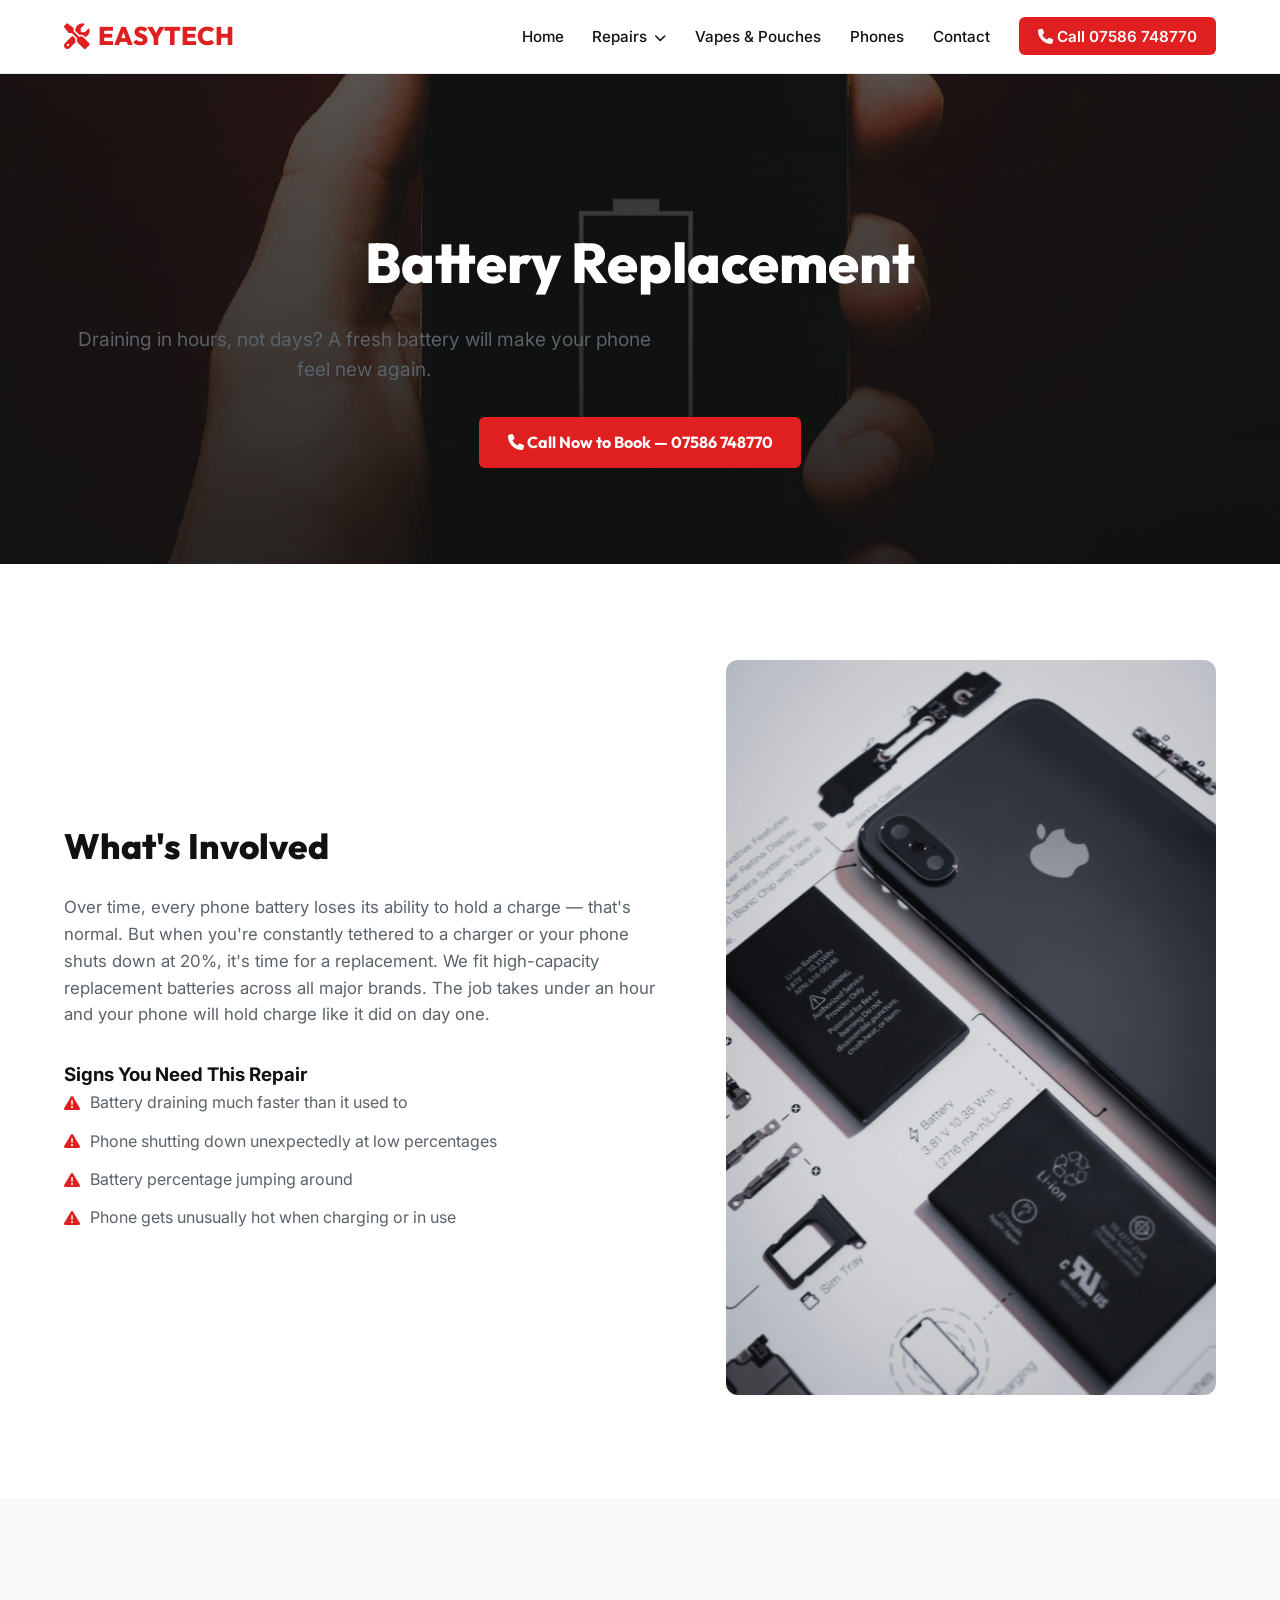
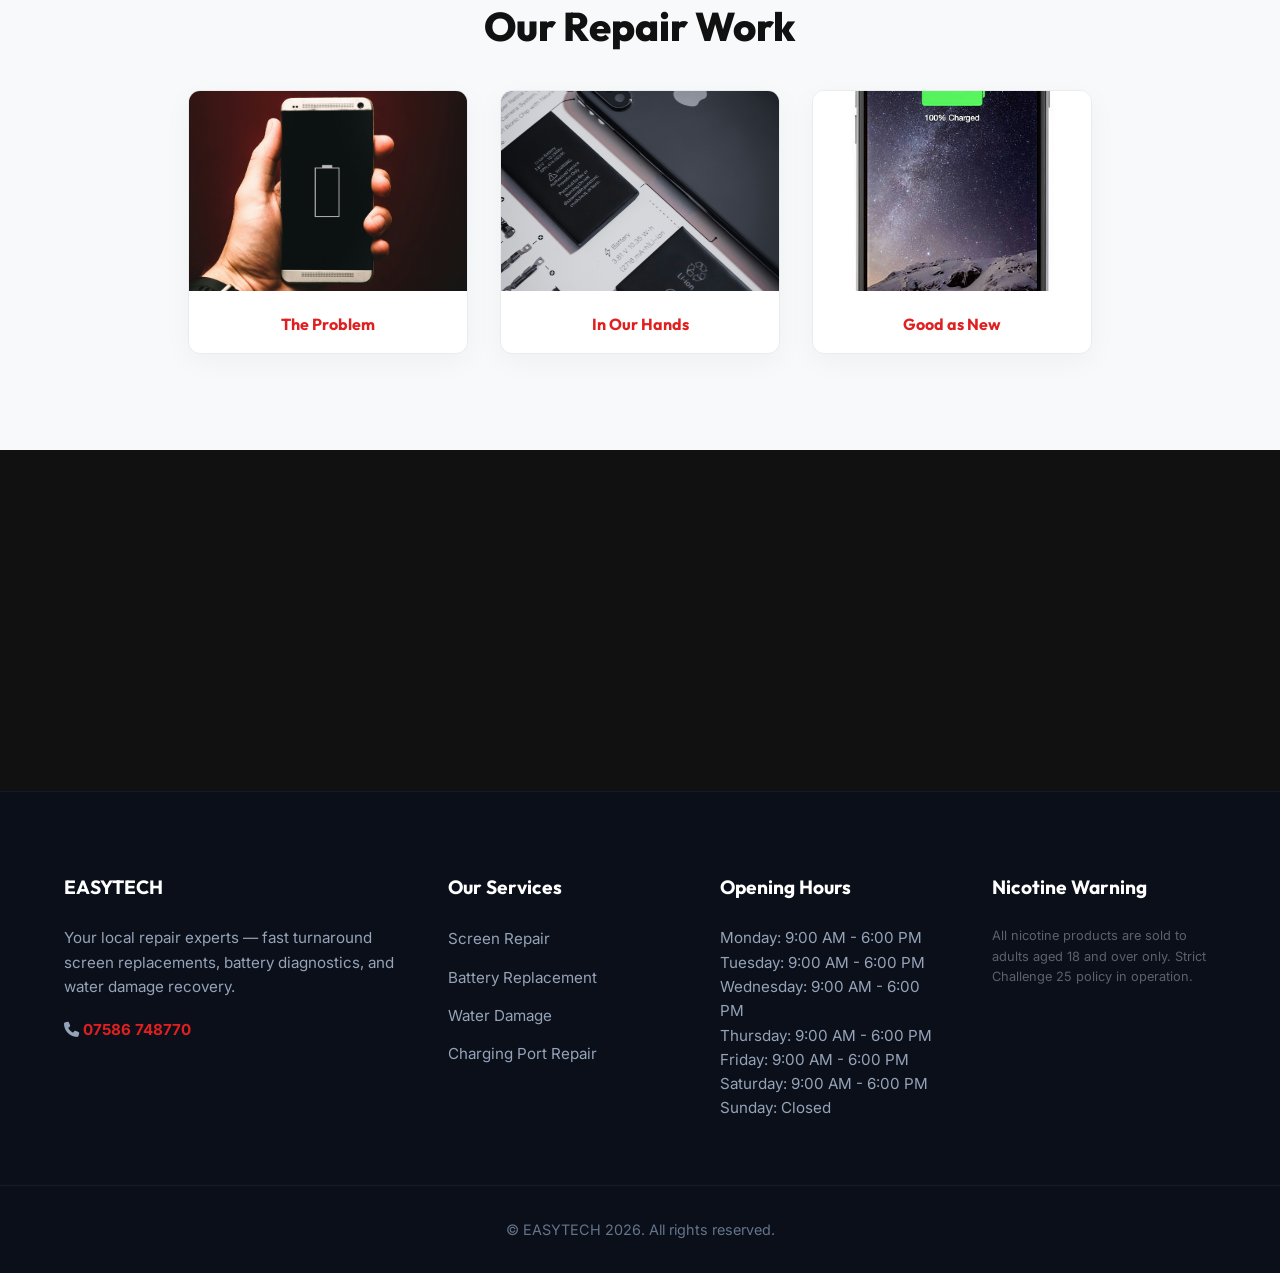
==== battery-replacement.html @ 38d4f820 "Initial commit" ====
<!DOCTYPE html>
<html lang="en">
<head>
    <meta charset="UTF-8">
    <meta name="viewport" content="width=device-width, initial-scale=1.0">
    <title>Battery Replacement Repairs | EASYTECH Baker St, London</title>
    <link rel="stylesheet" href="styles.css">
    <link href="https://fonts.googleapis.com/css2?family=Inter:wght@300;400;500;600;700&family=Outfit:wght@400;500;600;700;800&display=swap" rel="stylesheet">
    <link rel="stylesheet" href="https://cdnjs.cloudflare.com/ajax/libs/font-awesome/6.4.0/css/all.min.css">
</head>
<body>

    <nav class="navbar">
        <div class="container nav-container">
            <a href="index.html" class="logo"><i class="fa-solid fa-screwdriver-wrench"></i> EASYTECH</a>
            <ul class="nav-links" id="navLinks">
                <li><a href="index.html">Home</a></li>
                <li class="dropdown">
                    <a href="#">Repairs <i class="fa-solid fa-chevron-down" style="font-size:0.75rem; margin-left:3px;"></i></a>
                    <ul class="dropdown-menu">
                        <li><a href="screen-repair.html">Screen Repair</a></li>
                        <li><a href="battery-replacement.html">Battery Replacement</a></li>
                        <li><a href="water-damage.html">Water Damage</a></li>
                        <li><a href="charging-port.html">Charging Port Repair</a></li>
                        <li><a href="phone-unlocking.html">Phone Unlocking</a></li>
                        <li><a href="laptop-tablet.html">Laptop & Tablet Repair</a></li>
                    </ul>
                </li>
                <li><a href="vapes-pouches.html">Vapes & Pouches</a></li>
                <li><a href="phones-in-store.html">Phones</a></li>
                <li><a href="contact.html">Contact</a></li>
                <li><a href="tel:07586748770" class="nav-cta"><i class="fa-solid fa-phone"></i> Call 07586 748770</a></li>
            </ul>
            <div class="hamburger" id="hamburger"><i class="fa-solid fa-bars"></i></div>
        </div>
    </nav>

        <section class="service-hero bg-dark text-center" style="background-image: linear-gradient(rgba(17,17,17,0.7), rgba(17,17,17,0.9)), url('Battery Replacment page 1.jpg');">
            <div class="container reveal">
                <h1>Battery Replacement</h1>
                <p class="subheadline">Draining in hours, not days? A fresh battery will make your phone feel new again.</p>
                <a href="tel:07586748770" class="btn btn-primary"><i class="fa-solid fa-phone"></i> Call Now to Book — 07586 748770</a>
            </div>
        </section>

        <section class="service-details">
            <div class="container details-grid">
                <div class="details-text reveal">
                    <h2>What's Involved</h2>
                    <p>Over time, every phone battery loses its ability to hold a charge — that's normal. But when you're constantly tethered to a charger or your phone shuts down at 20%, it's time for a replacement. We fit high-capacity replacement batteries across all major brands. The job takes under an hour and your phone will hold charge like it did on day one.</p>
                    <h3 class="mt-4">Signs You Need This Repair</h3>
                    <ul class="symptoms-list">
                        <li><i class='fa-solid fa-triangle-exclamation'></i> Battery draining much faster than it used to</li><li><i class='fa-solid fa-triangle-exclamation'></i> Phone shutting down unexpectedly at low percentages</li><li><i class='fa-solid fa-triangle-exclamation'></i> Battery percentage jumping around</li><li><i class='fa-solid fa-triangle-exclamation'></i> Phone gets unusually hot when charging or in use</li>
                    </ul>
                </div>
                <div class="details-image reveal">
                    <img src="Battery replacment page 2.jpg" alt="Battery Replacement in process" class="rounded">
                </div>
            </div>
        </section>

        <section class="service-gallery bg-light">
            <div class="container">
                <h2 class="section-title">Our Repair Work</h2>
                <div class="gallery-grid">
                    
        <div class="gallery-card"><img src="Battery Replacment page 1.jpg" alt="Before"><span class="label">The Problem</span></div>
        <div class="gallery-card"><img src="Battery replacment page 2.jpg" alt="In Progress"><span class="label">In Our Hands</span></div>
        <div class="gallery-card"><img src="Battery fixed 100 percent.jpg" alt="After"><span class="label">Good as New</span></div>
    
                </div>
            </div>
        </section>

        <section class="cta-banner bg-dark text-center">
            <div class="container reveal">
                <h2>Don't Wait — Get It Fixed Today</h2>
                <p>Most Battery Replacement repairs are completed the same day. Walk in or call ahead to check availability.</p>
                <a href="tel:07586748770" class="btn btn-primary"><i class="fa-solid fa-phone"></i> Call 07586 748770</a>
            </div>
        </section>
    
    <footer class="footer">
        <div class="container footer-grid">
            <div class="footer-col">
                <h3>EASYTECH</h3>
                <p>Your local repair experts — fast turnaround screen replacements, battery diagnostics, and water damage recovery.</p>
                <p class="phone-display"><i class="fa-solid fa-phone"></i> <a href="tel:07586748770">07586 748770</a></p>
            </div>
            <div class="footer-col">
                <h3>Our Services</h3>
                <ul class="footer-links">
                    <li><a href="screen-repair.html">Screen Repair</a></li>
                    <li><a href="battery-replacement.html">Battery Replacement</a></li>
                    <li><a href="water-damage.html">Water Damage</a></li>
                    <li><a href="charging-port.html">Charging Port Repair</a></li>
                </ul>
            </div>
            <div class="footer-col">
                <h3>Opening Hours</h3>
                <p class="hours-display">Monday: 9:00 AM - 6:00 PM<br>Tuesday: 9:00 AM - 6:00 PM<br>Wednesday: 9:00 AM - 6:00 PM<br>Thursday: 9:00 AM - 6:00 PM<br>Friday: 9:00 AM - 6:00 PM<br>Saturday: 9:00 AM - 6:00 PM<br>Sunday: Closed</p>
            </div>
            <div class="footer-col">
                <h3>Nicotine Warning</h3>
                <p style="font-size: 0.8rem; color: var(--text-muted);">
                    All nicotine products are sold to adults aged 18 and over only. Strict Challenge 25 policy in operation.
                </p>
            </div>
        </div>
        <div class="footer-bottom">
            <div class="container text-center">
                <p>&copy; EASYTECH 2026. All rights reserved.</p>
            </div>
        </div>
    </footer>
    <script src="script.js"></script>
</body>
</html>
---- styles.css ----
:root {
    --bg-main: #ffffff;
    --bg-card: #ffffff;
    --bg-alternate: #f8f9fa;
    --text-main: #111111;
    --text-muted: #5a626a;
    --border-color: #e9ecef;
    --primary: #e02020;
    --primary-hover: #c01010;
    --primary-glow: rgba(224, 32, 32, 0.15);
    --shadow: 0 8px 30px rgba(0, 0, 0, 0.04);
    --font-heading: 'Outfit', sans-serif;
    --font-body: 'Inter', sans-serif;
    --bg-dark: #111111;
    --text-light: #ffffff;
}

* {
    box-sizing: border-box;
    margin: 0;
    padding: 0;
}

body {
    font-family: var(--font-body);
    background-color: var(--bg-main);
    color: var(--text-main);
    line-height: 1.6;
}

.container {
    max-width: 1200px;
    margin: 0 auto;
    padding: 0 1.5rem;
}

.text-center { text-align: center; }
.mt-4 { margin-top: 1.5rem; }
.mt-6 { margin-top: 3.5rem; }
.bg-light { background-color: var(--bg-alternate); }
.bg-dark { background-color: var(--bg-dark); color: var(--text-light); }
.rounded { border-radius: 12px; }

/* Navbar styling */
.navbar {
    position: sticky;
    top: 0;
    background-color: rgba(255, 255, 255, 0.95);
    backdrop-filter: blur(8px);
    z-index: 1000;
    border-bottom: 1px solid var(--border-color);
    padding: 1rem 0;
}

.nav-container {
    display: flex;
    justify-content: space-between;
    align-items: center;
}

.logo {
    font-family: var(--font-heading);
    font-size: 1.6rem;
    font-weight: 800;
    color: var(--primary);
    text-decoration: none;
    display: flex;
    align-items: center;
    gap: 8px;
}

.nav-links {
    display: flex;
    list-style: none;
    gap: 1.8rem;
    align-items: center;
}

.nav-links a {
    text-decoration: none;
    color: var(--text-main);
    font-weight: 500;
    font-size: 0.95rem;
    transition: color 0.2s ease;
}

.nav-links a:hover {
    color: var(--primary);
}

.nav-cta {
    background-color: var(--primary);
    color: var(--text-light) !important;
    padding: 0.6rem 1.2rem;
    border-radius: 6px;
    font-weight: 600 !important;
    transition: background-color 0.2s ease, transform 0.2s ease !important;
}

.nav-cta:hover {
    background-color: var(--primary-hover);
    transform: translateY(-1px);
}

.hamburger {
    display: none;
    font-size: 1.5rem;
    cursor: pointer;
    color: var(--text-main);
}

/* Dropdown Menu */
.dropdown {
    position: relative;
}

.dropdown-menu {
    position: absolute;
    top: 100%;
    left: 50%;
    transform: translateX(-50%) translateY(10px);
    background-color: var(--bg-card);
    border: 1px solid var(--border-color);
    box-shadow: 0 10px 30px rgba(0,0,0,0.08);
    border-radius: 8px;
    list-style: none;
    min-width: 200px;
    opacity: 0;
    visibility: hidden;
    transition: all 0.25s ease;
    padding: 0.5rem 0;
    margin-top: 10px;
}

.dropdown-menu a {
    padding: 0.6rem 1.2rem;
    display: block;
    font-size: 0.9rem;
}

.dropdown-menu a:hover {
    background-color: var(--bg-alternate);
}

.dropdown:hover .dropdown-menu {
    opacity: 1;
    visibility: visible;
    transform: translateX(-50%) translateY(0);
}

/* Buttons */
.btn {
    display: inline-block;
    padding: 0.8rem 1.8rem;
    border-radius: 6px;
    font-family: var(--font-heading);
    font-weight: 700;
    text-decoration: none;
    cursor: pointer;
    transition: all 0.2s ease;
    border: none;
}

.btn-primary {
    background-color: var(--primary);
    color: var(--text-light);
}

.btn-primary:hover {
    background-color: var(--primary-hover);
    transform: translateY(-2px);
    box-shadow: 0 5px 15px rgba(224, 32, 32, 0.3);
}

.btn-secondary {
    background-color: var(--border-color);
    color: var(--text-main);
}

.btn-secondary:hover {
    background-color: #d1d5db;
    transform: translateY(-2px);
}

/* Hero Section */
.hero {
    padding: 8rem 0;
    background-size: cover;
    background-position: center;
    background-repeat: no-repeat;
    min-height: 60vh;
    display: flex;
    align-items: center;
}

.hero-text h1 {
    font-family: var(--font-heading);
    font-size: 3.5rem;
    line-height: 1.1;
    color: var(--text-main);
    margin-bottom: 1.5rem;
    font-weight: 800;
}

.subheadline {
    font-size: 1.2rem;
    color: var(--text-muted);
    max-width: 600px;
    margin-bottom: 2rem;
}

.hero-actions {
    display: flex;
    gap: 1rem;
}

/* Trust Bar */
.trust-bar {
    background-color: var(--primary);
    color: var(--text-light);
    padding: 1.2rem 0;
    font-family: var(--font-heading);
    font-weight: 600;
}

.trust-grid {
    display: flex;
    justify-content: space-around;
    align-items: center;
    flex-wrap: wrap;
    gap: 1rem;
}

.trust-item {
    display: flex;
    align-items: center;
    gap: 8px;
    font-size: 1.1rem;
}

/* Sections General */
section {
    padding: 6rem 0;
}

.section-title {
    font-family: var(--font-heading);
    font-size: 2.5rem;
    font-weight: 800;
    margin-bottom: 0.5rem;
    text-align: center;
}

.section-subtitle {
    text-align: center;
    color: var(--text-muted);
    margin-bottom: 3.5rem;
    font-size: 1.1rem;
}

/* Services Grid */
.services-grid {
    display: grid;
    grid-template-columns: repeat(auto-fit, minmax(320px, 1fr));
    gap: 2rem;
}

.service-card {
    background-color: var(--bg-card);
    border: 1px solid var(--border-color);
    border-radius: 12px;
    overflow: hidden;
    text-decoration: none;
    color: var(--text-main);
    box-shadow: var(--shadow);
    transition: transform 0.25s ease, border-color 0.25s ease, box-shadow 0.25s ease;
}

.service-card:hover {
    transform: translateY(-5px);
    border-color: var(--primary);
    box-shadow: 0 12px 40px rgba(0,0,0,0.06);
}

.card-img-container {
    height: 200px;
    overflow: hidden;
}

.card-img-container img {
    width: 100%;
    height: 100%;
    object-fit: cover;
    transition: transform 0.3s ease;
}

.service-card:hover .card-img-container img {
    transform: scale(1.04);
}

.card-body {
    padding: 1.5rem;
}

.card-body h3 {
    font-family: var(--font-heading);
    font-size: 1.4rem;
    margin-bottom: 0.5rem;
    font-weight: 700;
}

.card-body p {
    color: var(--text-muted);
    font-size: 0.95rem;
    margin-bottom: 1.2rem;
}

.card-link {
    color: var(--primary);
    font-weight: 600;
    font-size: 0.95rem;
}

/* Why Us */
.why-grid {
    display: grid;
    grid-template-columns: repeat(3, 1fr);
    gap: 2.5rem;
}

.why-card {
    background-color: var(--bg-card);
    border: 1px solid var(--border-color);
    padding: 2.5rem 1.8rem;
    border-radius: 12px;
    text-align: center;
    box-shadow: var(--shadow);
}

.why-icon {
    font-size: 2.5rem;
    margin-bottom: 1rem;
}

.why-card h3 {
    font-family: var(--font-heading);
    font-size: 1.4rem;
    margin-bottom: 0.8rem;
    font-weight: 700;
}

.why-card p {
    color: var(--text-muted);
    font-size: 0.95rem;
}

/* Vapes Teaser */
.vapes-teaser-grid {
    display: grid;
    grid-template-columns: 1.1fr 0.9fr;
    gap: 4rem;
    align-items: center;
}

.vapes-teaser-text h2 {
    font-family: var(--font-heading);
    font-size: 2.8rem;
    font-weight: 800;
    margin-top: 1rem;
    margin-bottom: 1.2rem;
    line-height: 1.15;
}

.badge {
    background-color: rgba(224,32,32,0.1);
    color: var(--primary);
    padding: 0.3rem 0.8rem;
    border-radius: 20px;
    font-size: 0.8rem;
    font-weight: 700;
    text-transform: uppercase;
    display: inline-block;
    border: 1px solid rgba(224,32,32,0.2);
}

.vapes-teaser-text p {
    font-size: 1.1rem;
    color: #e5e7eb;
    margin-bottom: 1.8rem;
}

.vapes-teaser-images {
    display: flex;
    gap: 1.5rem;
}

.vapes-teaser-images img {
    width: 48%;
    height: 250px;
    object-fit: cover;
    border: 1px solid rgba(255,255,255,0.1);
}

.disclaimer {
    font-size: 0.8rem;
    color: #9ca3af;
    margin-top: 1.5rem;
}

/* Phones Teaser */
.phones-teaser-grid {
    display: flex;
    justify-content: center;
    gap: 2rem;
    margin: 3rem 0;
    flex-wrap: wrap;
}

.phone-teaser-card {
    background-color: var(--bg-alternate);
    border: 1px solid var(--border-color);
    padding: 1.8rem;
    border-radius: 12px;
    width: 250px;
    text-align: center;
}

.phone-teaser-card img {
    height: 180px;
    object-fit: contain;
    margin-bottom: 1.2rem;
}

.phone-teaser-card h4 {
    font-family: var(--font-heading);
    font-size: 1.1rem;
    font-weight: 600;
}

/* Reviews */
.reviews-grid {
    display: grid;
    grid-template-columns: repeat(3, 1fr);
    gap: 2rem;
}

.review-card {
    background-color: var(--bg-card);
    border: 1px solid var(--border-color);
    padding: 2.2rem 1.8rem;
    border-radius: 12px;
    box-shadow: var(--shadow);
    display: flex;
    flex-direction: column;
    justify-content: space-between;
}

.review-card p {
    font-style: italic;
    color: var(--text-muted);
    font-size: 1rem;
    margin-bottom: 1.5rem;
}

.reviewer {
    font-family: var(--font-heading);
    font-weight: 600;
    font-size: 0.95rem;
    display: flex;
    justify-content: space-between;
    align-items: center;
    border-top: 1px solid var(--border-color);
    padding-top: 1rem;
}

.stars {
    color: #fbbf24;
}

/* Service Detail pages */
.service-hero {
    padding: 9rem 0 6rem;
    background-size: cover;
    background-position: center;
}

.service-hero h1 {
    font-family: var(--font-heading);
    font-size: 3.5rem;
    font-weight: 800;
    margin-bottom: 1rem;
}

.details-grid {
    display: grid;
    grid-template-columns: 1.1fr 0.9fr;
    gap: 4rem;
    align-items: center;
}

.details-text h2 {
    font-family: var(--font-heading);
    font-size: 2.2rem;
    font-weight: 800;
    margin-bottom: 1.2rem;
}

.details-text p {
    color: var(--text-muted);
    font-size: 1.05rem;
    margin-bottom: 2rem;
}

.symptoms-list {
    list-style: none;
}

.symptoms-list li {
    display: flex;
    align-items: center;
    gap: 10px;
    margin-bottom: 0.8rem;
    color: var(--text-muted);
    font-size: 1rem;
}

.symptoms-list i {
    color: var(--primary);
}

.details-image img {
    width: 100%;
    height: auto;
    object-fit: cover;
}

.gallery-grid {
    display: flex;
    gap: 2rem;
    justify-content: center;
    margin-top: 2rem;
    flex-wrap: wrap;
}

.gallery-card {
    background-color: var(--bg-card);
    border: 1px solid var(--border-color);
    border-radius: 12px;
    overflow: hidden;
    width: 280px;
    box-shadow: var(--shadow);
    text-align: center;
    padding-bottom: 1rem;
}

.gallery-card img {
    width: 100%;
    height: 200px;
    object-fit: cover;
    margin-bottom: 0.8rem;
}

.gallery-card .label {
    font-family: var(--font-heading);
    font-weight: 700;
    color: var(--primary);
}

.cta-banner {
    padding: 5rem 0;
}

.cta-banner h2 {
    font-family: var(--font-heading);
    font-size: 2.2rem;
    font-weight: 800;
    margin-bottom: 1rem;
}

.cta-banner p {
    font-size: 1.1rem;
    margin-bottom: 1.8rem;
    opacity: 0.9;
}

/* Vapes & Pouches Products Showcase */
.products-showcase {
    padding: 6rem 0;
}

.brands-grid {
    display: flex;
    flex-wrap: wrap;
    gap: 2rem;
    justify-content: center;
    margin-top: 2rem;
}

.brand-card {
    background-color: var(--bg-card);
    border: 1px solid var(--border-color);
    border-radius: 12px;
    padding: 2rem 1.5rem;
    width: 200px;
    text-align: center;
    box-shadow: var(--shadow);
    transition: transform 0.2s ease, border-color 0.2s ease;
}

.brand-card:hover {
    transform: translateY(-3px);
    border-color: var(--primary);
}

.brand-card img {
    height: 120px;
    object-fit: contain;
    margin-bottom: 1rem;
}

.brand-card h3 {
    font-family: var(--font-heading);
    font-size: 1.2rem;
    font-weight: 700;
}

.grid-2 .brand-card {
    width: 280px;
}

/* Phones Showcase */
.phones-showcase {
    padding: 6rem 0;
}

.intro-copy {
    max-width: 700px;
    margin: 0 auto 3.5rem;
    font-size: 1.15rem;
    color: var(--text-muted);
}

.phones-grid {
    display: flex;
    flex-wrap: wrap;
    gap: 2rem;
    justify-content: center;
}

.phone-card {
    background-color: var(--bg-card);
    border: 1px solid var(--border-color);
    border-radius: 12px;
    padding: 2.5rem 2rem;
    width: 280px;
    text-align: center;
    box-shadow: var(--shadow);
    transition: transform 0.2s ease, border-color 0.2s ease;
}

.phone-card:hover {
    transform: translateY(-3px);
    border-color: var(--primary);
}

.phone-card img {
    height: 200px;
    object-fit: contain;
    margin-bottom: 1.5rem;
}

.phone-card h3 {
    font-family: var(--font-heading);
    font-size: 1.3rem;
    font-weight: 700;
    margin-bottom: 1rem;
}

/* Contact page details */
.contact-grid {
    display: grid;
    grid-template-columns: 1.15fr 0.85fr;
    gap: 4rem;
    align-items: flex-start;
}

.contact-info h2 {
    font-family: var(--font-heading);
    font-size: 2.2rem;
    font-weight: 800;
    margin-bottom: 1.5rem;
}

.contact-item {
    font-size: 1.1rem;
    margin-bottom: 1.2rem;
}

.contact-item a {
    color: var(--primary);
    text-decoration: none;
    font-weight: 700;
}

.hours-list {
    margin-top: 0.5rem;
    font-size: 1.05rem;
    color: var(--text-muted);
    line-height: 1.8;
}

.contact-map {
    border: 1px solid var(--border-color);
    border-radius: 12px;
    overflow: hidden;
    box-shadow: var(--shadow);
}

/* Footer Section */
.footer {
    background-color: #0b0f19;
    color: #94a3b8;
    padding: 5rem 0 0;
    border-top: 1px solid rgba(255,255,255,0.05);
}

.footer-grid {
    display: grid;
    grid-template-columns: 1.5fr 1fr 1fr 1fr;
    gap: 3rem;
    padding-bottom: 4rem;
}

.footer-col h3 {
    font-family: var(--font-heading);
    font-size: 1.2rem;
    color: var(--text-light);
    margin-bottom: 1.5rem;
    font-weight: 700;
}

.footer-col p {
    font-size: 0.95rem;
    line-height: 1.6;
}

.phone-display {
    margin-top: 1.2rem;
    font-size: 1.15rem;
    font-weight: 700;
}

.phone-display a {
    color: var(--primary);
    text-decoration: none;
}

.footer-links {
    list-style: none;
}

.footer-links li {
    margin-bottom: 0.8rem;
}

.footer-links a {
    color: #94a3b8;
    text-decoration: none;
    font-size: 0.95rem;
    transition: color 0.2s ease;
}

.footer-links a:hover {
    color: var(--primary);
}

.hours-display {
    font-size: 0.95rem;
    line-height: 1.8;
}

.footer-bottom {
    border-top: 1px solid rgba(255,255,255,0.05);
    padding: 2rem 0;
    color: #64748b;
    font-size: 0.9rem;
}

/* Animations */
.reveal {
    opacity: 0;
    transform: translateY(20px);
    transition: all 0.6s ease;
}

.reveal.active {
    opacity: 1;
    transform: translateY(0);
}

/* Responsive Grid and Menu collapse */
@media (max-width: 992px) {
    .hero-text h1 { font-size: 2.8rem; }
    .why-grid, .reviews-grid, .footer-grid { grid-template-columns: 1fr 1fr; }
    .vapes-teaser-grid, .details-grid, .contact-grid { grid-template-columns: 1fr; gap: 2.5rem; }
    .vapes-teaser-images { justify-content: center; }
}

@media (max-width: 768px) {
    .nav-links {
        display: none;
        flex-direction: column;
        width: 100%;
        position: absolute;
        top: 100%;
        left: 0;
        background-color: var(--bg-card);
        border-bottom: 1px solid var(--border-color);
        padding: 1.5rem;
        box-shadow: 0 10px 20px rgba(0,0,0,0.05);
    }
    
    .nav-links.active {
        display: flex;
    }
    
    .dropdown-menu {
        position: static;
        transform: none;
        opacity: 1;
        visibility: visible;
        box-shadow: none;
        border: none;
        width: 100%;
        text-align: center;
        margin-top: 0;
    }
    
    .dropdown:hover .dropdown-menu {
        transform: none;
    }
    
    .hamburger { display: block; }
    
    .hero-text h1 { font-size: 2.2rem; }
    .why-grid, .reviews-grid, .footer-grid, .trust-grid { grid-template-columns: 1fr; }
    .trust-grid { align-items: flex-start; padding-left: 2rem; }
    .hero-actions { flex-direction: column; }
    .vapes-teaser-images { flex-direction: column; }
    .vapes-teaser-images img { width: 100%; }
}
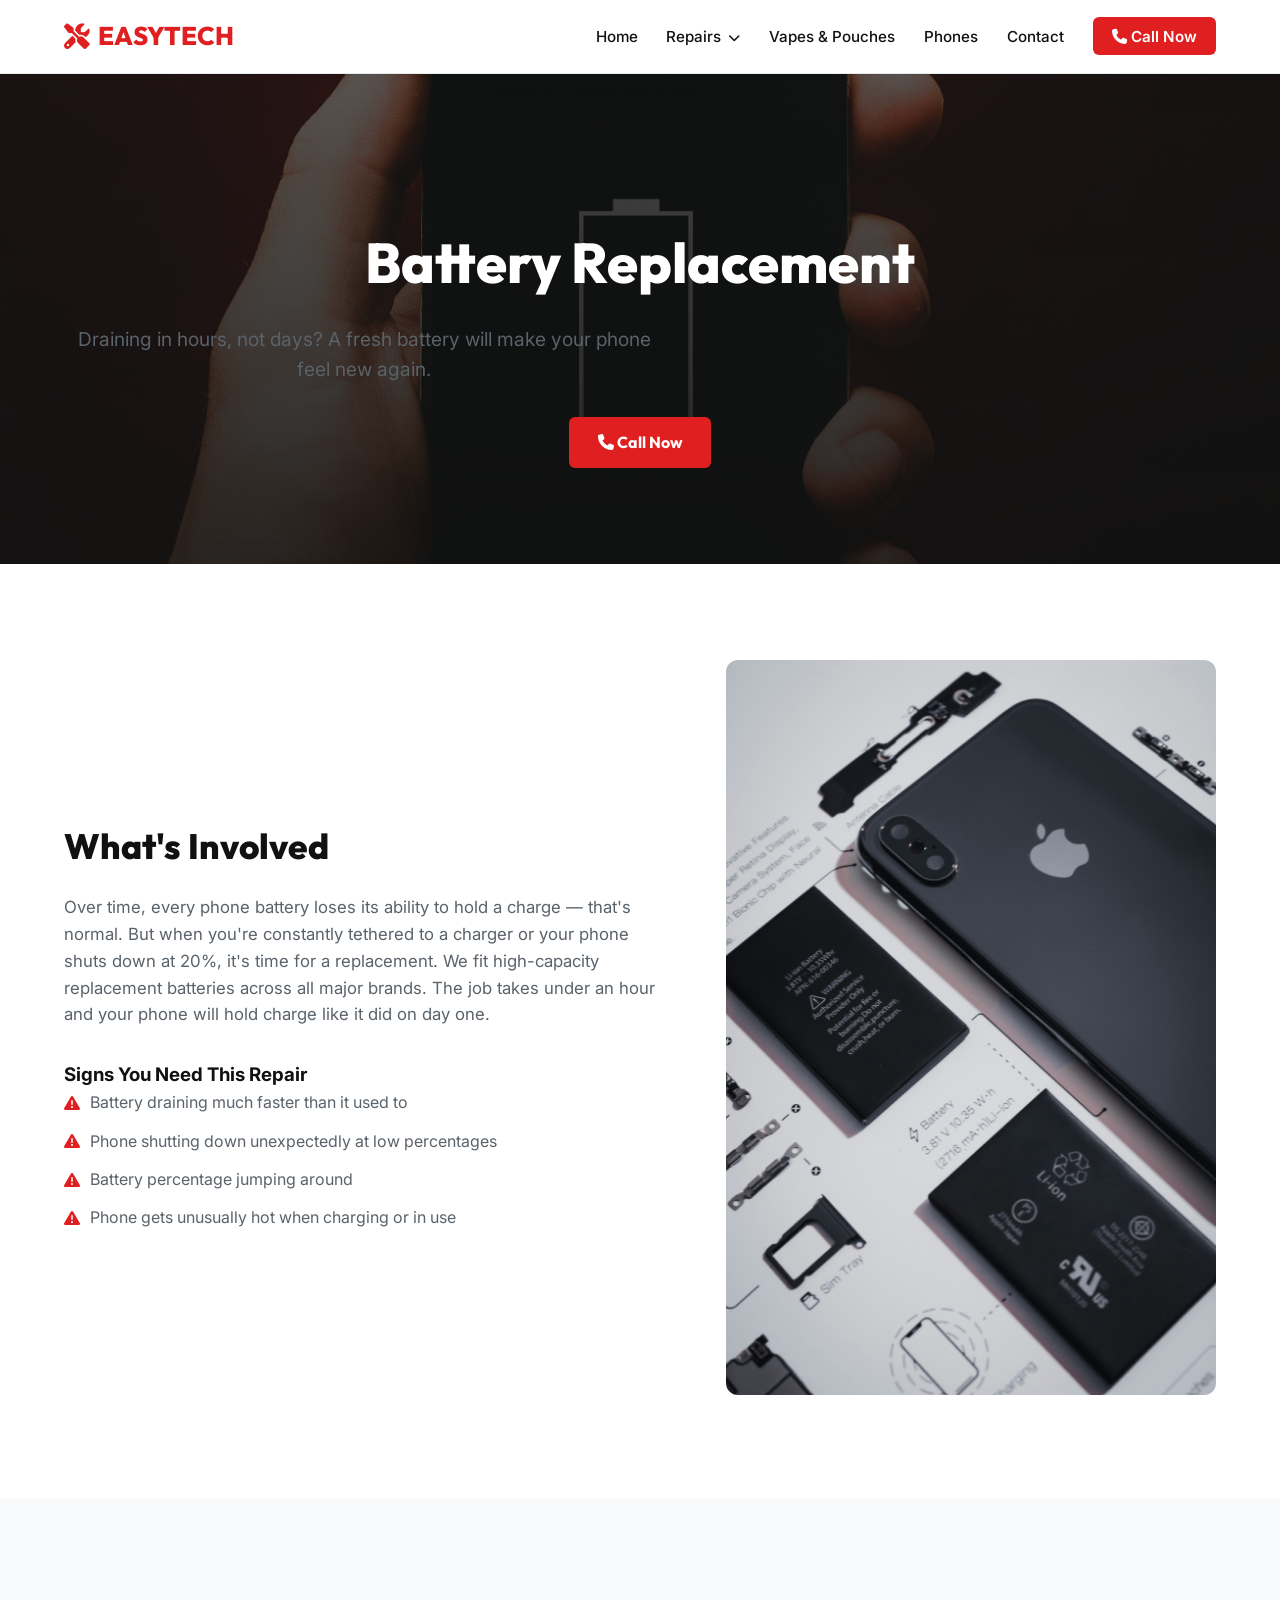
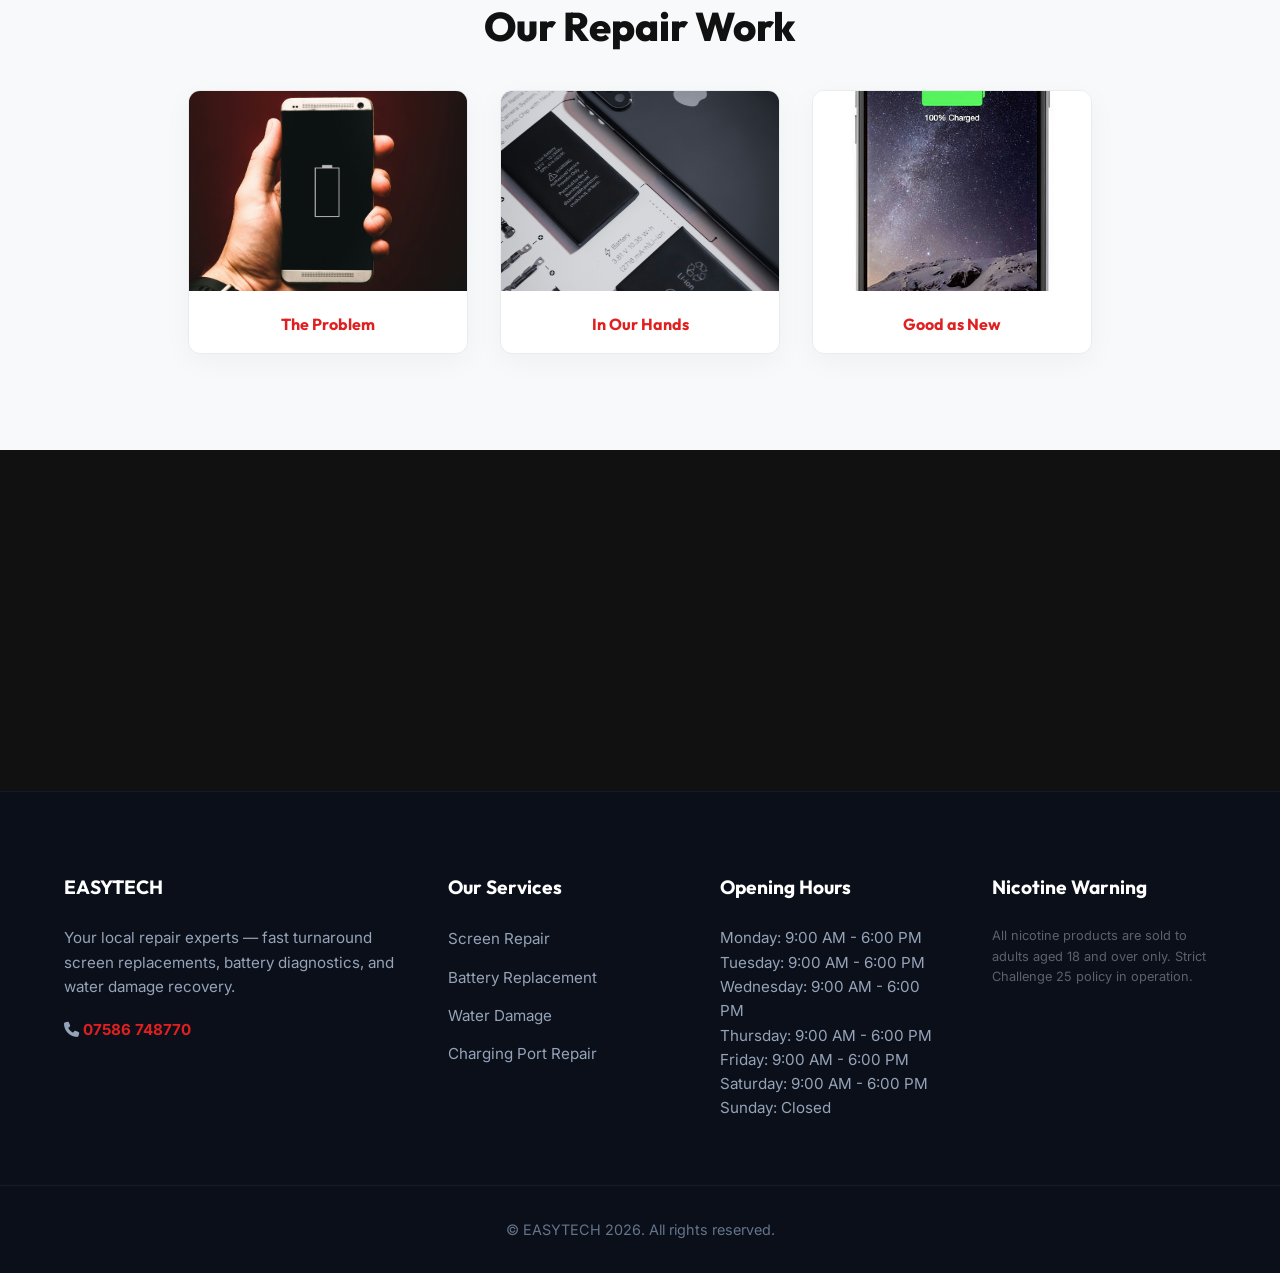
==== commit 3d7191b7: "Optimize for mobile, fix hero image crop, stack services, clean phone links, resolve laptop image du" ====
--- a/battery-replacement.html
+++ b/battery-replacement.html
@@ -29,7 +29,7 @@
                 <li><a href="vapes-pouches.html">Vapes & Pouches</a></li>
                 <li><a href="phones-in-store.html">Phones</a></li>
                 <li><a href="contact.html">Contact</a></li>
-                <li><a href="tel:07586748770" class="nav-cta"><i class="fa-solid fa-phone"></i> Call 07586 748770</a></li>
+                <li><a href="tel:07586748770" class="nav-cta"><i class="fa-solid fa-phone"></i> Call Now</a></li>
             </ul>
             <div class="hamburger" id="hamburger"><i class="fa-solid fa-bars"></i></div>
         </div>
@@ -39,7 +39,7 @@
             <div class="container reveal">
                 <h1>Battery Replacement</h1>
                 <p class="subheadline">Draining in hours, not days? A fresh battery will make your phone feel new again.</p>
-                <a href="tel:07586748770" class="btn btn-primary"><i class="fa-solid fa-phone"></i> Call Now to Book — 07586 748770</a>
+                <a href="tel:07586748770" class="btn btn-primary"><i class="fa-solid fa-phone"></i> Call Now</a>
             </div>
         </section>
 
@@ -62,7 +62,7 @@
         <section class="service-gallery bg-light">
             <div class="container">
                 <h2 class="section-title">Our Repair Work</h2>
-                <div class="gallery-grid">
+                <div class="gallery-grid battery-gallery">
                     
         <div class="gallery-card"><img src="Battery Replacment page 1.jpg" alt="Before"><span class="label">The Problem</span></div>
         <div class="gallery-card"><img src="Battery replacment page 2.jpg" alt="In Progress"><span class="label">In Our Hands</span></div>
@@ -76,7 +76,7 @@
             <div class="container reveal">
                 <h2>Don't Wait — Get It Fixed Today</h2>
                 <p>Most Battery Replacement repairs are completed the same day. Walk in or call ahead to check availability.</p>
-                <a href="tel:07586748770" class="btn btn-primary"><i class="fa-solid fa-phone"></i> Call 07586 748770</a>
+                <a href="tel:07586748770" class="btn btn-primary"><i class="fa-solid fa-phone"></i> Call Now</a>
             </div>
         </section>
     
--- a/styles.css
+++ b/styles.css
@@ -808,6 +808,8 @@
 }
 
 @media (max-width: 768px) {
+    .services-grid { grid-template-columns: 1fr !important; }
+
     .nav-links {
         display: none;
         flex-direction: column;
@@ -850,3 +852,18 @@
     .vapes-teaser-images { flex-direction: column; }
     .vapes-teaser-images img { width: 100%; }
 }
+
+/* Fix Phone Unlocking Hero positioning on Mobile */
+@media (max-width: 768px) {
+    .phone-unlock-hero {
+        background-position: center 25% !important;
+    }
+}
+
+/* Prevent cropping of battery screenshots in hero journey on Mobile */
+@media (max-width: 768px) {
+    .battery-gallery img {
+        object-fit: contain !important;
+        background-color: var(--bg-alternate) !important;
+    }
+}
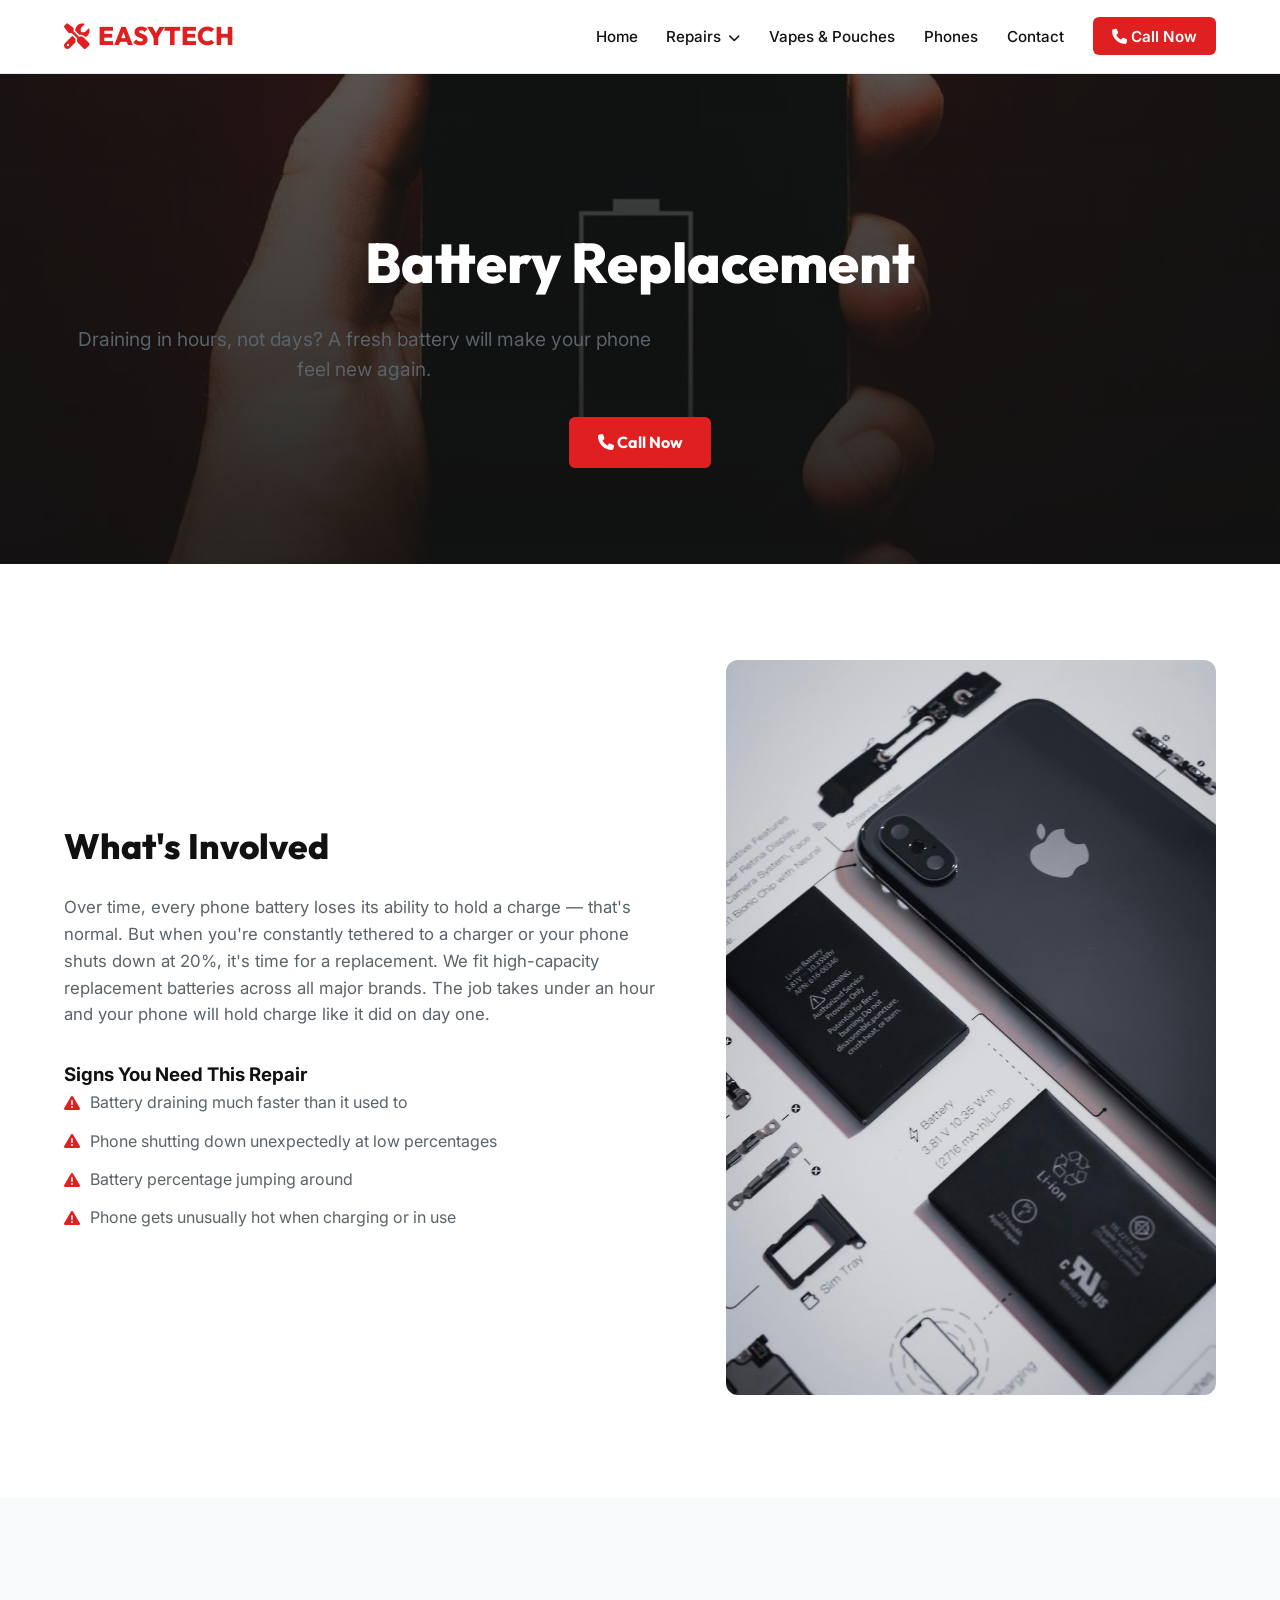
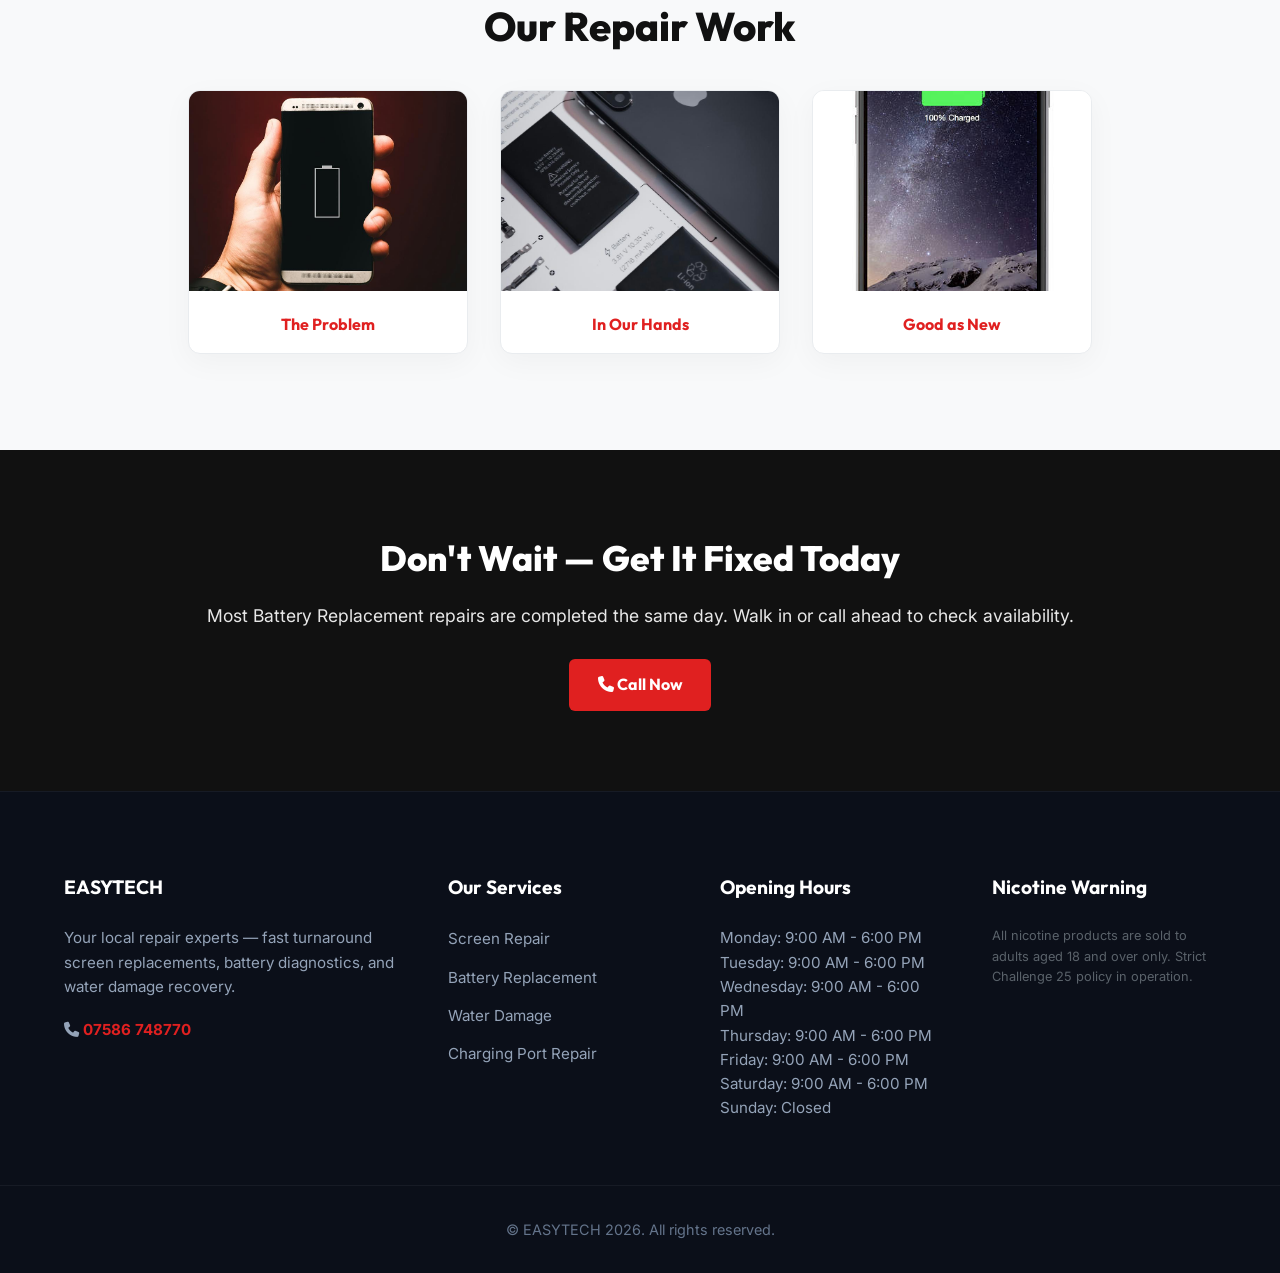
==== commit 0e1dc6ba: "Add Open Graph meta tags for WhatsApp storefront image preview card" ====
--- a/battery-replacement.html
+++ b/battery-replacement.html
@@ -7,7 +7,14 @@
     <link rel="stylesheet" href="styles.css">
     <link href="https://fonts.googleapis.com/css2?family=Inter:wght@300;400;500;600;700&family=Outfit:wght@400;500;600;700;800&display=swap" rel="stylesheet">
     <link rel="stylesheet" href="https://cdnjs.cloudflare.com/ajax/libs/font-awesome/6.4.0/css/all.min.css">
-</head>
+
+    <!-- Open Graph / Facebook / WhatsApp Preview -->
+    <meta property="og:type" content="website">
+    <meta property="og:url" content="https://mowleed2000.github.io/EasyTech/battery-replacement.html">
+    <meta property="og:title" content="Battery Replacement Repairs | EASYTECH Baker St, London">
+    <meta property="og:description" content="Your local repair experts — phones, laptops, tablets and more.">
+    <meta property="og:image" content="https://mowleed2000.github.io/EasyTech/repair-hero.jpg">
+  </head>
 <body>
 
     <nav class="navbar">
--- a/styles.css
+++ b/styles.css
@@ -867,3 +867,45 @@
         background-color: var(--bg-alternate) !important;
     }
 }
+
+/* Premium Mobile Dropdown Fixes */
+@media (max-width: 768px) {
+    .dropdown {
+        width: 100% !important;
+        text-align: center !important;
+    }
+    .dropdown-trigger, .dropdown > a {
+        display: inline-flex !important;
+        align-items: center !important;
+        justify-content: center !important;
+        width: 100% !important;
+        gap: 6px !important;
+    }
+    .dropdown-menu {
+        display: none !important; /* Hide by default on mobile */
+        position: static !important;
+        width: 100% !important;
+        background-color: var(--bg-alternate) !important;
+        border-radius: 6px !important;
+        margin-top: 10px !important;
+        padding: 8px 0 !important;
+        box-shadow: none !important;
+        border: none !important;
+        visibility: visible !important;
+        opacity: 1 !important;
+        transform: none !important;
+    }
+    .dropdown-menu.active {
+        display: block !important;
+    }
+    .dropdown-menu li {
+        width: 100% !important;
+    }
+    .dropdown-menu li a {
+        padding: 10px 20px !important;
+        text-align: center !important;
+        width: 100% !important;
+        font-size: 0.95rem !important;
+        display: block !important;
+    }
+}
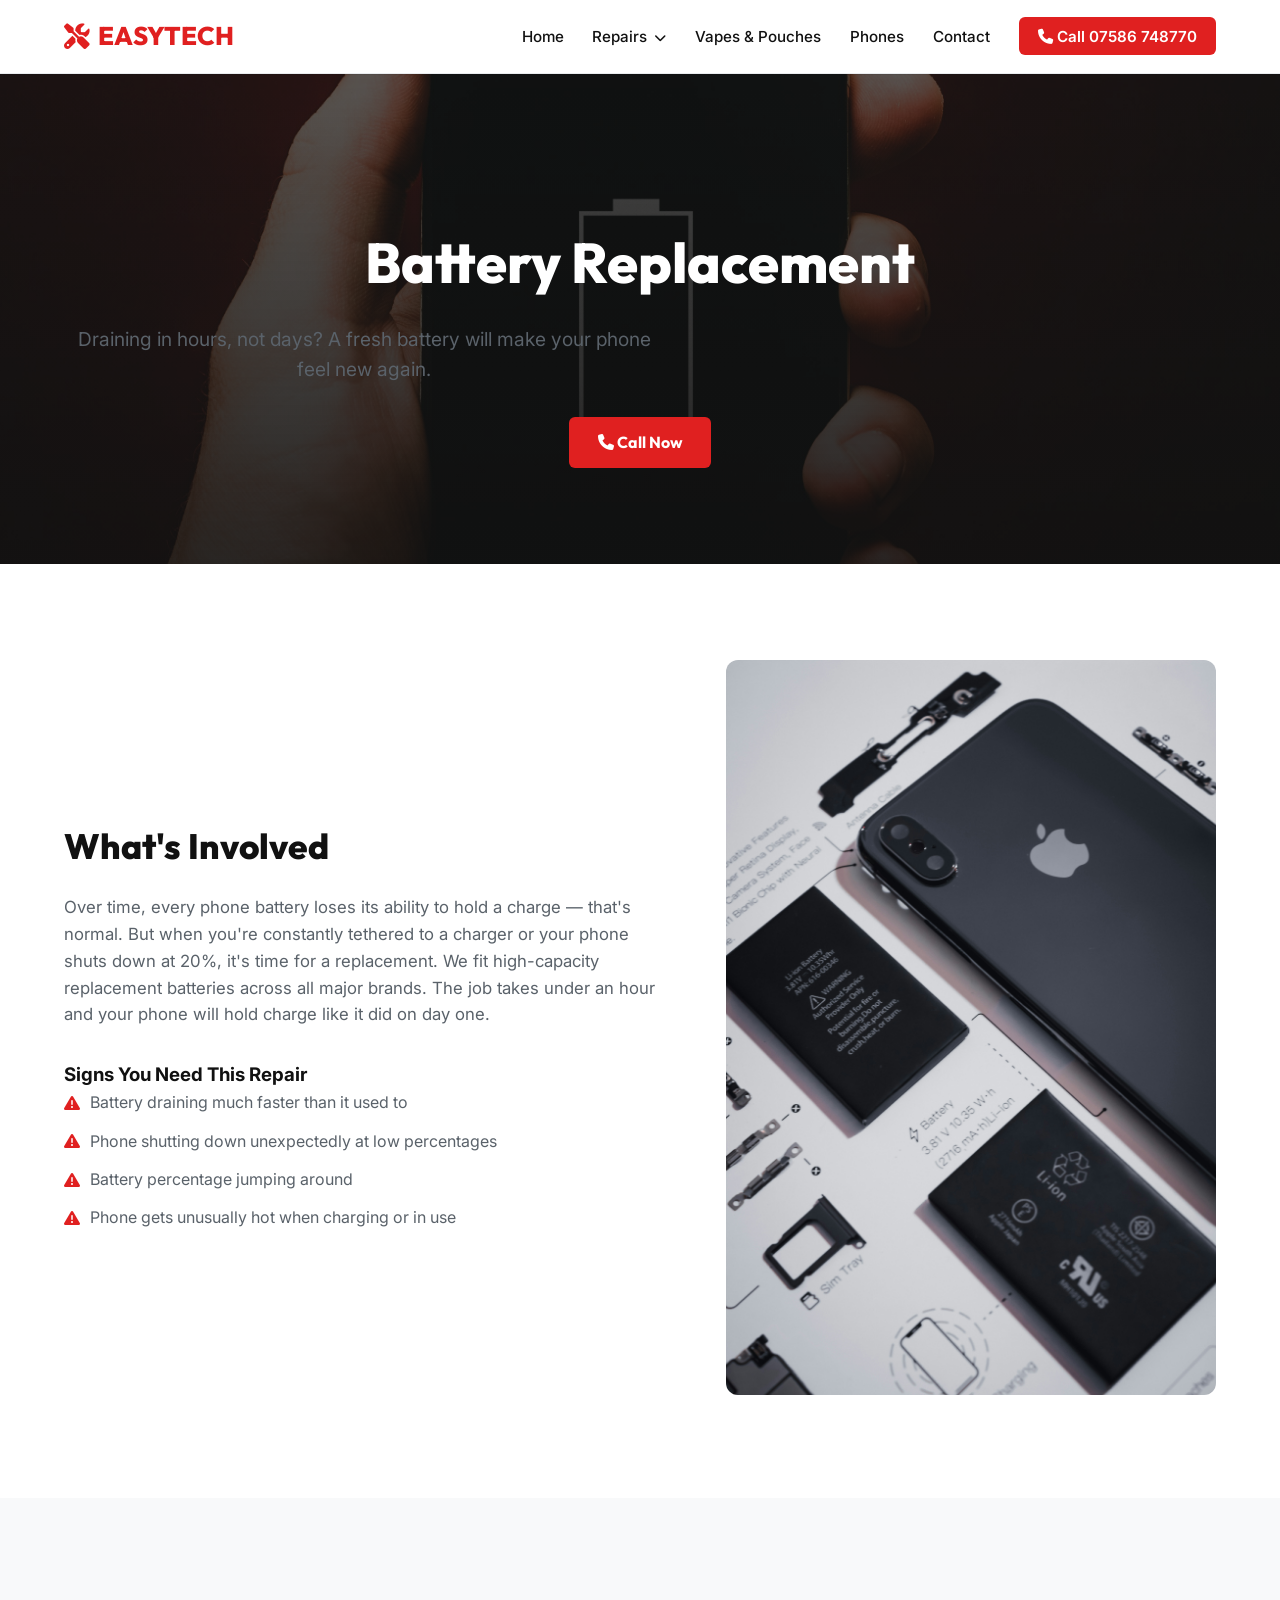
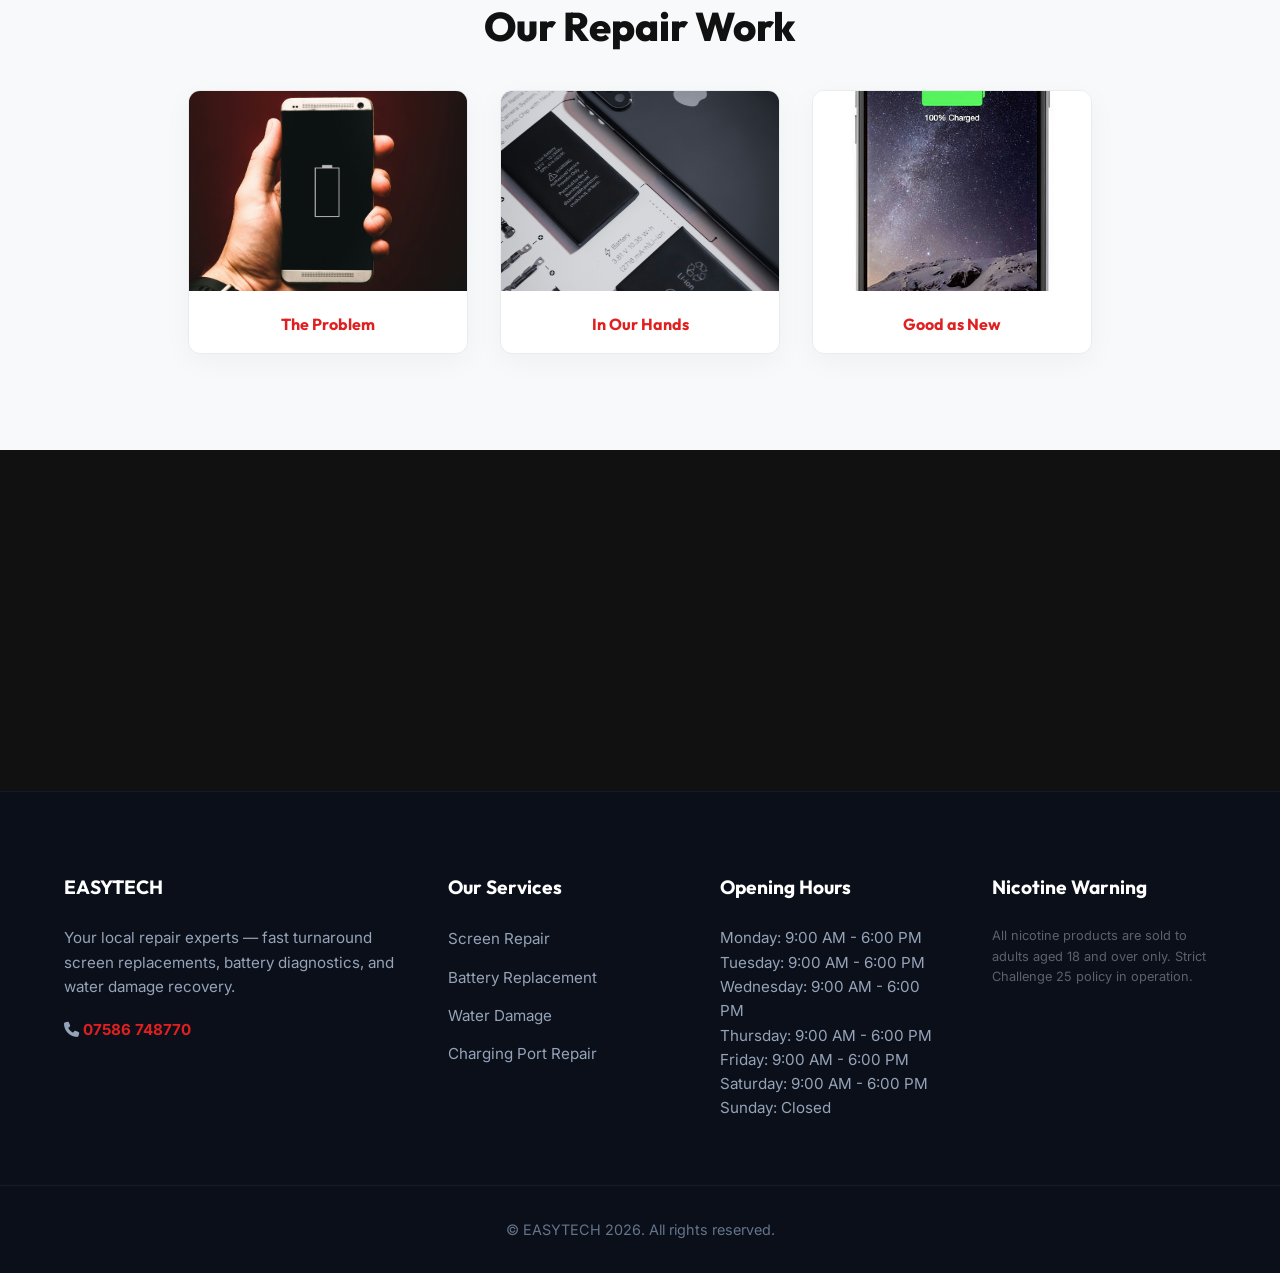
==== commit 9521f3f5: "Deploy premium responsive outreach site" ====
--- a/battery-replacement.html
+++ b/battery-replacement.html
@@ -4,17 +4,14 @@
     <meta charset="UTF-8">
     <meta name="viewport" content="width=device-width, initial-scale=1.0">
     <title>Battery Replacement Repairs | EASYTECH Baker St, London</title>
+    <meta property="og:title" content="Battery Replacement Repairs | EASYTECH Baker St, London">
+    <meta property="og:description" content="Professional Mobile Phone & Computer Repairs. Same-day service.">
+    <meta property="og:image" content="repair-hero.jpg">
+    <meta property="og:type" content="website">
     <link rel="stylesheet" href="styles.css">
     <link href="https://fonts.googleapis.com/css2?family=Inter:wght@300;400;500;600;700&family=Outfit:wght@400;500;600;700;800&display=swap" rel="stylesheet">
     <link rel="stylesheet" href="https://cdnjs.cloudflare.com/ajax/libs/font-awesome/6.4.0/css/all.min.css">
-
-    <!-- Open Graph / Facebook / WhatsApp Preview -->
-    <meta property="og:type" content="website">
-    <meta property="og:url" content="https://mowleed2000.github.io/EasyTech/battery-replacement.html">
-    <meta property="og:title" content="Battery Replacement Repairs | EASYTECH Baker St, London">
-    <meta property="og:description" content="Your local repair experts — phones, laptops, tablets and more.">
-    <meta property="og:image" content="https://mowleed2000.github.io/EasyTech/repair-hero.jpg">
-  </head>
+</head>
 <body>
 
     <nav class="navbar">
@@ -36,7 +33,7 @@
                 <li><a href="vapes-pouches.html">Vapes & Pouches</a></li>
                 <li><a href="phones-in-store.html">Phones</a></li>
                 <li><a href="contact.html">Contact</a></li>
-                <li><a href="tel:07586748770" class="nav-cta"><i class="fa-solid fa-phone"></i> Call Now</a></li>
+                <li><a href="tel:07586748770" class="nav-cta"><i class="fa-solid fa-phone"></i> Call 07586 748770</a></li>
             </ul>
             <div class="hamburger" id="hamburger"><i class="fa-solid fa-bars"></i></div>
         </div>
@@ -69,7 +66,7 @@
         <section class="service-gallery bg-light">
             <div class="container">
                 <h2 class="section-title">Our Repair Work</h2>
-                <div class="gallery-grid battery-gallery">
+                <div class="gallery-grid">
                     
         <div class="gallery-card"><img src="Battery Replacment page 1.jpg" alt="Before"><span class="label">The Problem</span></div>
         <div class="gallery-card"><img src="Battery replacment page 2.jpg" alt="In Progress"><span class="label">In Our Hands</span></div>
--- a/styles.css
+++ b/styles.css
@@ -808,8 +808,6 @@
 }
 
 @media (max-width: 768px) {
-    .services-grid { grid-template-columns: 1fr !important; }
-
     .nav-links {
         display: none;
         flex-direction: column;
@@ -851,13 +849,6 @@
     .hero-actions { flex-direction: column; }
     .vapes-teaser-images { flex-direction: column; }
     .vapes-teaser-images img { width: 100%; }
-}
-
-/* Fix Phone Unlocking Hero positioning on Mobile */
-@media (max-width: 768px) {
-    .phone-unlock-hero {
-        background-position: center 25% !important;
-    }
 }
 
 /* Prevent cropping of battery screenshots in hero journey on Mobile */
@@ -909,3 +900,9 @@
         display: block !important;
     }
 }
+
+/* SIM Not Supported Image Fix */
+img[src*="sim not supported"], img[src*="unlock"] {
+    object-fit: contain !important;
+    background-color: #000 !important;
+}
